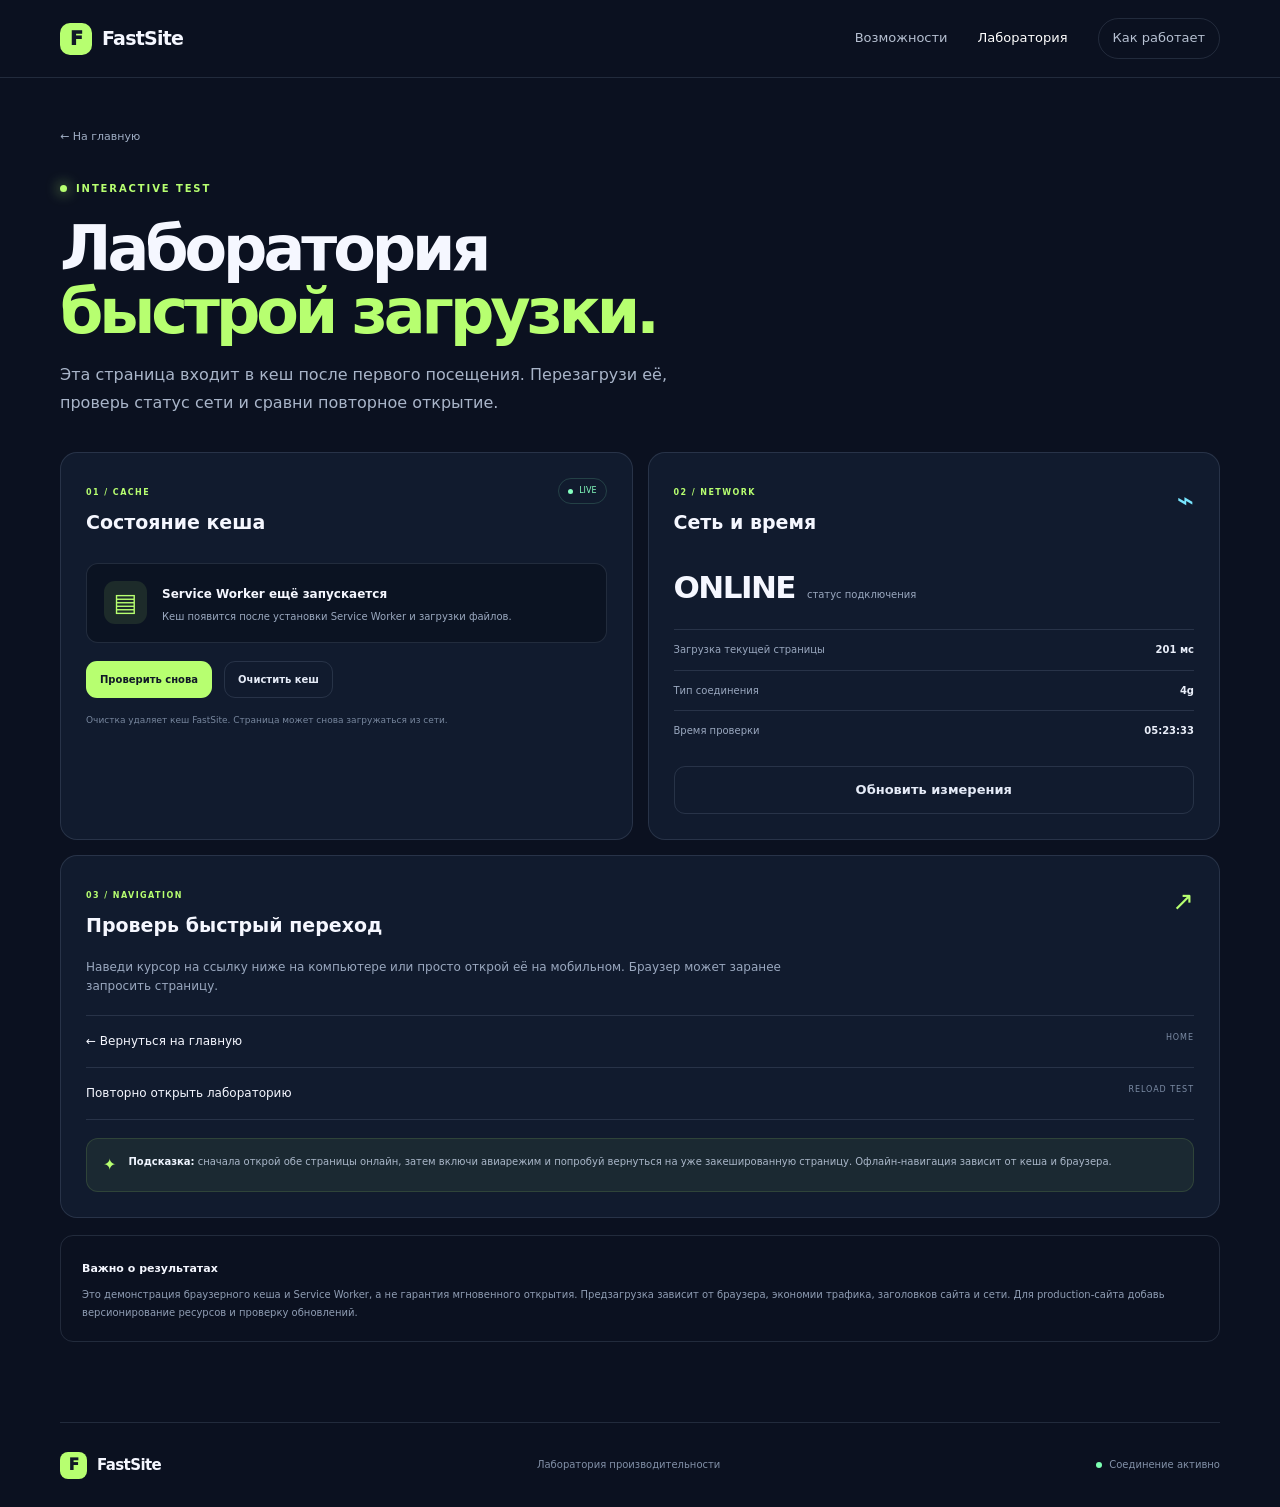
==== lab.html @ b82d6e45 "Add files via upload" ====
<!doctype html>
<html lang="ru"><head><meta charset="utf-8"><meta name="viewport" content="width=device-width,initial-scale=1"><meta name="theme-color" content="#101827"><title>Лаборатория — FastSite</title><link rel="stylesheet" href="assets/style.css"><link rel="manifest" href="manifest.webmanifest"></head><body>
<header class="topbar"><a class="brand" href="index.html"><span class="brand-mark">F</span> FastSite</a><nav><a href="index.html#features">Возможности</a><a class="active" href="lab.html">Лаборатория</a><a class="nav-cta" href="index.html#how">Как работает</a></nav><button class="menu-toggle" aria-label="Открыть меню" aria-expanded="false">☰</button></header>
<main class="wrap lab-main"><a class="back-link" href="index.html">← На главную</a><p class="eyebrow"><span class="pulse"></span> INTERACTIVE TEST</p><h1 class="lab-title">Лаборатория<br><span>быстрой загрузки.</span></h1><p class="lead lab-lead">Эта страница входит в кеш после первого посещения. Перезагрузи её, проверь статус сети и сравни повторное открытие.</p>
<div class="lab-grid"><section class="lab-panel"><div class="panel-head"><div><span class="panel-kicker">01 / CACHE</span><h2>Состояние кеша</h2></div><span class="live-pill"><i></i> LIVE</span></div><div class="cache-state"><div class="cache-glyph">▤</div><div><b id="sw-state">Проверяем Service Worker…</b><p id="cache-detail">Получаем статус локального кеша.</p></div></div><div class="button-row"><button class="button primary" id="check-cache">Проверить снова</button><button class="button secondary" id="clear-cache">Очистить кеш</button></div><p class="small-note">Очистка удаляет кеш FastSite. Страница может снова загружаться из сети.</p></section>
<section class="lab-panel"><div class="panel-head"><div><span class="panel-kicker">02 / NETWORK</span><h2>Сеть и время</h2></div><span class="network-symbol">⌁</span></div><div class="network-value"><span id="online-value">—</span><small>статус подключения</small></div><div class="meter-row"><span>Загрузка текущей страницы</span><b id="load-time">измеряем…</b></div><div class="meter-row"><span>Тип соединения</span><b id="connection-type">не сообщается</b></div><div class="meter-row"><span>Время проверки</span><b id="check-time">—</b></div><button class="button secondary full" id="measure-again">Обновить измерения</button></section>
<section class="lab-panel wide-panel"><div class="panel-head"><div><span class="panel-kicker">03 / NAVIGATION</span><h2>Проверь быстрый переход</h2></div><span class="big-arrow">↗</span></div><p>Наведи курсор на ссылку ниже на компьютере или просто открой её на мобильном. Браузер может заранее запросить страницу.</p><div class="demo-links"><a href="index.html" data-prefetch>← Вернуться на главную <span>HOME</span></a><a href="lab.html?test=again" data-prefetch>Повторно открыть лабораторию <span>RELOAD TEST</span></a></div><div class="tip"><span>✦</span><p><b>Подсказка:</b> сначала открой обе страницы онлайн, затем включи авиарежим и попробуй вернуться на уже закешированную страницу. Офлайн-навигация зависит от кеша и браузера.</p></div></section></div>
<section class="disclaimer"><b>Важно о результатах</b><p>Это демонстрация браузерного кеша и Service Worker, а не гарантия мгновенного открытия. Предзагрузка зависит от браузера, экономии трафика, заголовков сайта и сети. Для production-сайта добавь версионирование ресурсов и проверку обновлений.</p></section></main>
<footer class="footer wrap"><a class="brand" href="index.html"><span class="brand-mark">F</span> FastSite</a><span>Лаборатория производительности</span><span id="network-status" class="status"><i></i> Проверяем соединение…</span></footer><script src="assets/app.js" defer></script></body></html>
---- assets/style.css ----
:root{--bg:#0b1120;--panel:#111b2e;--text:#f5f7ff;--muted:#9aa8bf;--line:rgba(174,194,225,.14);--green:#b7ff70;--cyan:#78e6ff;--purple:#b7a2ff;--orange:#ffc18a}*{box-sizing:border-box}html{scroll-behavior:smooth}body{margin:0;background:var(--bg);color:var(--text);font-family:Inter,ui-sans-serif,system-ui,-apple-system,"Segoe UI",sans-serif;line-height:1.55}a{color:inherit;text-decoration:none}button{font:inherit}.wrap{width:min(1160px,calc(100% - 48px));margin:auto}.topbar{height:78px;border-bottom:1px solid var(--line);display:flex;align-items:center;justify-content:space-between;padding:0 max(24px,calc((100vw - 1160px)/2));position:relative;z-index:5;background:#0b1120}.brand{display:inline-flex;align-items:center;gap:10px;font-weight:800;font-size:19px;letter-spacing:-.04em}.brand-mark{width:32px;height:32px;display:grid;place-items:center;background:var(--green);color:#111827;border-radius:10px;font-weight:950}.topbar nav{display:flex;align-items:center;gap:30px;color:#b6c0d1;font-size:13px}.topbar nav a:hover,.topbar nav a.active{color:white}.nav-cta{border:1px solid var(--line);padding:9px 14px;border-radius:999px}.menu-toggle{display:none;background:none;color:white;border:0;font-size:22px}.hero{min-height:555px;display:grid;grid-template-columns:1.05fr .95fr;align-items:center;gap:40px;padding:70px 0 60px}.eyebrow{color:var(--green);font-size:10px;font-weight:800;letter-spacing:.19em;margin:0 0 20px;display:flex;align-items:center;gap:9px}.pulse{width:7px;height:7px;border-radius:50%;background:var(--green);box-shadow:0 0 14px #b7ff70;display:inline-block}.hero h1,.lab-title{font-size:clamp(43px,6vw,70px);line-height:1.02;letter-spacing:-.065em;margin:0;font-weight:800}.hero h1 span,.lab-title span{color:var(--green)}.lead{color:#a9b5c9;font-size:16px;max-width:530px;line-height:1.75;margin:25px 0 26px}.hero-actions,.button-row{display:flex;gap:12px;flex-wrap:wrap}.button{display:inline-flex;align-items:center;justify-content:center;gap:16px;padding:13px 18px;border-radius:11px;border:1px solid transparent;font-size:13px;font-weight:750;cursor:pointer;transition:transform .18s}.button:hover{transform:translateY(-2px)}.primary{background:var(--green);color:#101827}.secondary{background:transparent;border-color:var(--line);color:#e5ebf7}.trust-row{display:flex;gap:17px;flex-wrap:wrap;margin-top:27px;color:#8492a9;font-size:10px}.hero-visual{height:390px;position:relative;display:grid;place-items:center;overflow:hidden;background:radial-gradient(ellipse at center,#26375570,transparent 68%)}.orbit{position:absolute;border:1px solid #97b4e629;border-radius:50%;transform:rotate(-24deg)}.orbit-one{width:340px;height:220px}.orbit-two{width:410px;height:280px;transform:rotate(35deg)}.speed-core{height:176px;width:176px;border-radius:50%;display:flex;flex-direction:column;align-items:center;justify-content:center;background:radial-gradient(circle at 35% 25%,#293c56,#101827 70%);border:1px solid #b7ff706b;box-shadow:0 0 70px #b7ff7022,inset 0 0 28px #b7ff7014;z-index:1}.core-bolt{color:var(--green);font-size:36px;line-height:1}.speed-core strong{font-size:23px;letter-spacing:.14em;margin-top:4px}.speed-core small{font-size:8px;letter-spacing:.2em;color:#8292ac;margin-top:4px}.float-card{position:absolute;z-index:2;display:flex;align-items:center;gap:10px;background:#172238;border:1px solid #b1c5e630;padding:12px 14px;border-radius:13px;box-shadow:0 16px 35px #060b14aa}.card-top{top:56px;right:3px}.card-bottom{bottom:58px;left:0}.mini-icon{display:grid;place-items:center;width:31px;height:31px;border-radius:9px;background:#b7ff7020;color:var(--green);font-size:20px}.mini-icon.purple{color:var(--purple);background:#b7a2ff20}.float-card b,.float-card small{display:block}.float-card b{font-size:11px}.float-card small{color:var(--muted);font-size:9px;margin-top:2px}.float-card i{font-size:8px;color:var(--green);font-style:normal;margin-left:6px}.green-dot{color:#7cffb2!important}.visual-caption{position:absolute;bottom:7px;left:0;right:0;display:flex;justify-content:space-between;color:#65748c;font-size:8px;letter-spacing:.18em}.metrics{border-block:1px solid var(--line);display:grid;grid-template-columns:repeat(4,1fr);padding:24px 0}.metrics div{display:flex;align-items:center;gap:13px;padding:0 20px;border-right:1px solid var(--line)}.metrics div:first-child{padding-left:0}.metrics div:last-child{border:0}.metrics strong{color:var(--green);font-size:17px}.metrics span{font-size:11px;color:#9caac0}.section{padding:100px 0}.section-heading{display:flex;align-items:end;justify-content:space-between;gap:40px;margin-bottom:34px}.section-heading h2,.how-inner h2,.bottom-cta h2{font-size:clamp(32px,4vw,46px);line-height:1.08;letter-spacing:-.05em;margin:0}.section-heading>p{max-width:390px;color:var(--muted);font-size:13px;margin:0 0 5px}.feature-grid{display:grid;grid-template-columns:repeat(3,1fr);gap:13px}.feature-card{min-height:245px;padding:23px;background:var(--panel);border:1px solid var(--line);border-radius:17px;display:flex;flex-direction:column;align-items:flex-start;transition:transform .2s}.feature-card:hover{transform:translateY(-3px)}.feature-card.featured{background:linear-gradient(145deg,#1a2b37,#121d2f)}.feature-top{width:100%;display:flex;align-items:center;justify-content:space-between;margin-bottom:25px}.feature-icon{display:grid;place-items:center;width:37px;height:37px;background:#b7ff7018;color:var(--green);border-radius:11px;font-size:22px}.feature-icon.purple{color:var(--purple);background:#b7a2ff18}.feature-icon.blue{color:var(--cyan);background:#78e6ff18}.feature-icon.orange{color:var(--orange);background:#ffc18a18}.feature-icon.green{color:#80ffc1;background:#80ffc118}.tag{color:#6f819d;font-size:8px;letter-spacing:.13em}.feature-card h3{font-size:17px;margin:0 0 8px}.feature-card p{font-size:11px;color:#9aa8bf;line-height:1.7;margin:0 0 18px}.feature-card>a{margin-top:auto;color:var(--green);font-size:11px;font-weight:750}.dark-card{background:var(--green);color:#101827;border-color:transparent}.dark-card .tag,.dark-card p{color:#43513b}.dark-icon{background:#0e1b1d12;color:#14241a}.dark-card>a{color:#101827}.how-section{background:#101a2b;border-block:1px solid var(--line)}.how-inner{padding:85px 0;display:grid;grid-template-columns:.9fr 1.1fr;gap:90px}.how-inner h2{margin-bottom:18px}.how-copy{color:var(--muted);font-size:13px;line-height:1.8;max-width:390px;margin-bottom:25px}.text-link{color:var(--green);font-size:12px;font-weight:750}.steps{border-top:1px solid var(--line)}.step{display:grid;grid-template-columns:34px 1fr 22px;align-items:center;gap:13px;padding:20px 0;border-bottom:1px solid var(--line)}.step>span{font-size:10px;color:var(--green)}.step b,.step small{display:block}.step b{font-size:12px}.step small{color:#8c9bb2;font-size:10px;margin-top:3px}.step i{font-style:normal;color:#90a1bb}.step-check{color:var(--green)!important}.bottom-cta{display:flex;justify-content:space-between;align-items:center;gap:25px;padding:70px 0}.bottom-cta .eyebrow{margin-bottom:13px}.bottom-cta h2{font-size:30px}.bottom-cta p:last-child{color:var(--muted);font-size:12px;margin:10px 0 0}.footer{border-top:1px solid var(--line);min-height:85px;display:flex;align-items:center;justify-content:space-between;gap:20px;color:#8290a7;font-size:10px}.footer .brand{color:var(--text);font-size:15px}.footer .brand-mark{width:27px;height:27px;font-size:15px;border-radius:8px}.status{display:flex;align-items:center;gap:7px}.status i{width:6px;height:6px;border-radius:50%;background:#7cffb2}.lab-main{padding:45px 0 80px}.back-link{font-size:11px;color:#a0aec4;display:inline-block;margin-bottom:36px}.lab-title{font-size:clamp(42px,6vw,62px)}.lab-lead{max-width:630px;margin:18px 0 35px}.lab-grid{display:grid;grid-template-columns:1fr 1fr;gap:15px}.lab-panel{background:var(--panel);border:1px solid var(--line);border-radius:17px;padding:25px}.panel-head{display:flex;justify-content:space-between;align-items:flex-start;margin-bottom:26px}.panel-kicker{font-size:8px;letter-spacing:.18em;color:var(--green);font-weight:800}.panel-head h2{font-size:19px;margin:5px 0 0}.live-pill{display:flex;align-items:center;gap:6px;color:#85ffc0;font-size:8px;border:1px solid #85ffc02a;padding:6px 9px;border-radius:99px}.live-pill i{width:5px;height:5px;border-radius:50%;background:#85ffc0}.cache-state{display:flex;align-items:center;gap:15px;padding:17px;background:#0b1322;border:1px solid var(--line);border-radius:12px;margin-bottom:18px}.cache-glyph{width:43px;height:43px;display:grid;place-items:center;border-radius:11px;background:#b7ff701a;color:var(--green);font-size:25px}.cache-state b{font-size:12px}.cache-state p{font-size:10px;color:var(--muted);margin:3px 0 0}.button-row .button{font-size:10px;padding:10px 13px}.small-note{font-size:9px;color:#77869d;line-height:1.7;margin:15px 0 0}.network-symbol{font-size:29px;color:var(--cyan)}.network-value{display:flex;align-items:baseline;gap:12px;margin:0 0 18px}.network-value span{font-size:31px;font-weight:800;letter-spacing:-.05em}.network-value small{font-size:10px;color:var(--muted)}.meter-row{display:flex;justify-content:space-between;gap:15px;padding:12px 0;border-top:1px solid var(--line);font-size:10px;color:#9aa8bf}.meter-row b{color:#e9eef9;font-size:10px;text-align:right}.full{width:100%;margin-top:15px}.wide-panel{grid-column:1/-1}.big-arrow{font-size:26px;color:var(--green)}.wide-panel>p{font-size:12px;color:var(--muted);max-width:720px;margin-top:-8px}.demo-links{border-top:1px solid var(--line);margin-top:20px}.demo-links a{display:flex;justify-content:space-between;gap:15px;padding:16px 0;border-bottom:1px solid var(--line);font-size:12px}.demo-links a:hover{color:var(--green)}.demo-links a span{font-size:8px;color:#7c8ca5;letter-spacing:.12em}.tip{display:flex;gap:12px;background:#b7ff7010;border:1px solid #b7ff7020;border-radius:12px;padding:14px 16px;margin-top:18px}.tip>span{color:var(--green)}.tip p{font-size:10px;color:#aab7c9;line-height:1.7;margin:0}.tip b{color:#eff5ff}.disclaimer{margin-top:17px;padding:19px 21px;border:1px solid var(--line);border-radius:13px}.disclaimer b{font-size:11px}.disclaimer p{font-size:10px;line-height:1.8;color:#8f9db3;margin:6px 0 0}@media(max-width:800px){.hero{grid-template-columns:1fr;padding-top:55px;gap:20px}.hero-visual{height:330px}.metrics{grid-template-columns:1fr 1fr;row-gap:20px}.metrics div:nth-child(2){border-right:0}.metrics div:nth-child(3){padding-left:0}.section{padding:70px 0}.feature-grid{grid-template-columns:1fr 1fr}.section-heading{align-items:start;flex-direction:column;gap:18px}.how-inner{grid-template-columns:1fr;gap:35px;padding:65px 0}.footer{flex-wrap:wrap;padding:20px 0}.lab-grid{grid-template-columns:1fr}.wide-panel{grid-column:auto}}@media(max-width:560px){.wrap{width:calc(100% - 34px)}.topbar{height:66px;padding:0 17px}.topbar nav{display:none;position:absolute;top:65px;left:0;right:0;padding:18px;background:#101827;border-bottom:1px solid var(--line);flex-direction:column;gap:20px;align-items:stretch}.topbar nav.open{display:flex}.menu-toggle{display:block}.hero{padding:45px 0 30px}.hero h1{font-size:45px}.lead{font-size:14px}.hero-visual{height:300px}.orbit-one{width:275px;height:190px}.orbit-two{width:315px;height:230px}.speed-core{width:145px;height:145px}.card-top{right:-2px;top:34px}.card-bottom{left:-2px;bottom:44px}.float-card{padding:9px 10px}.metrics{padding:19px 0}.metrics div{padding:0 8px;gap:9px}.metrics span{font-size:9px}.feature-grid{grid-template-columns:1fr}.feature-card{min-height:210px}.bottom-cta{align-items:flex-start;flex-direction:column;padding:50px 0}.footer{align-items:flex-start;flex-direction:column;gap:13px}.lab-main{padding-top:25px}.lab-panel{padding:19px}.lab-title{font-size:44px}}@media(prefers-reduced-motion:reduce){*,*::before,*::after{scroll-behavior:auto!important;transition:none!important}}
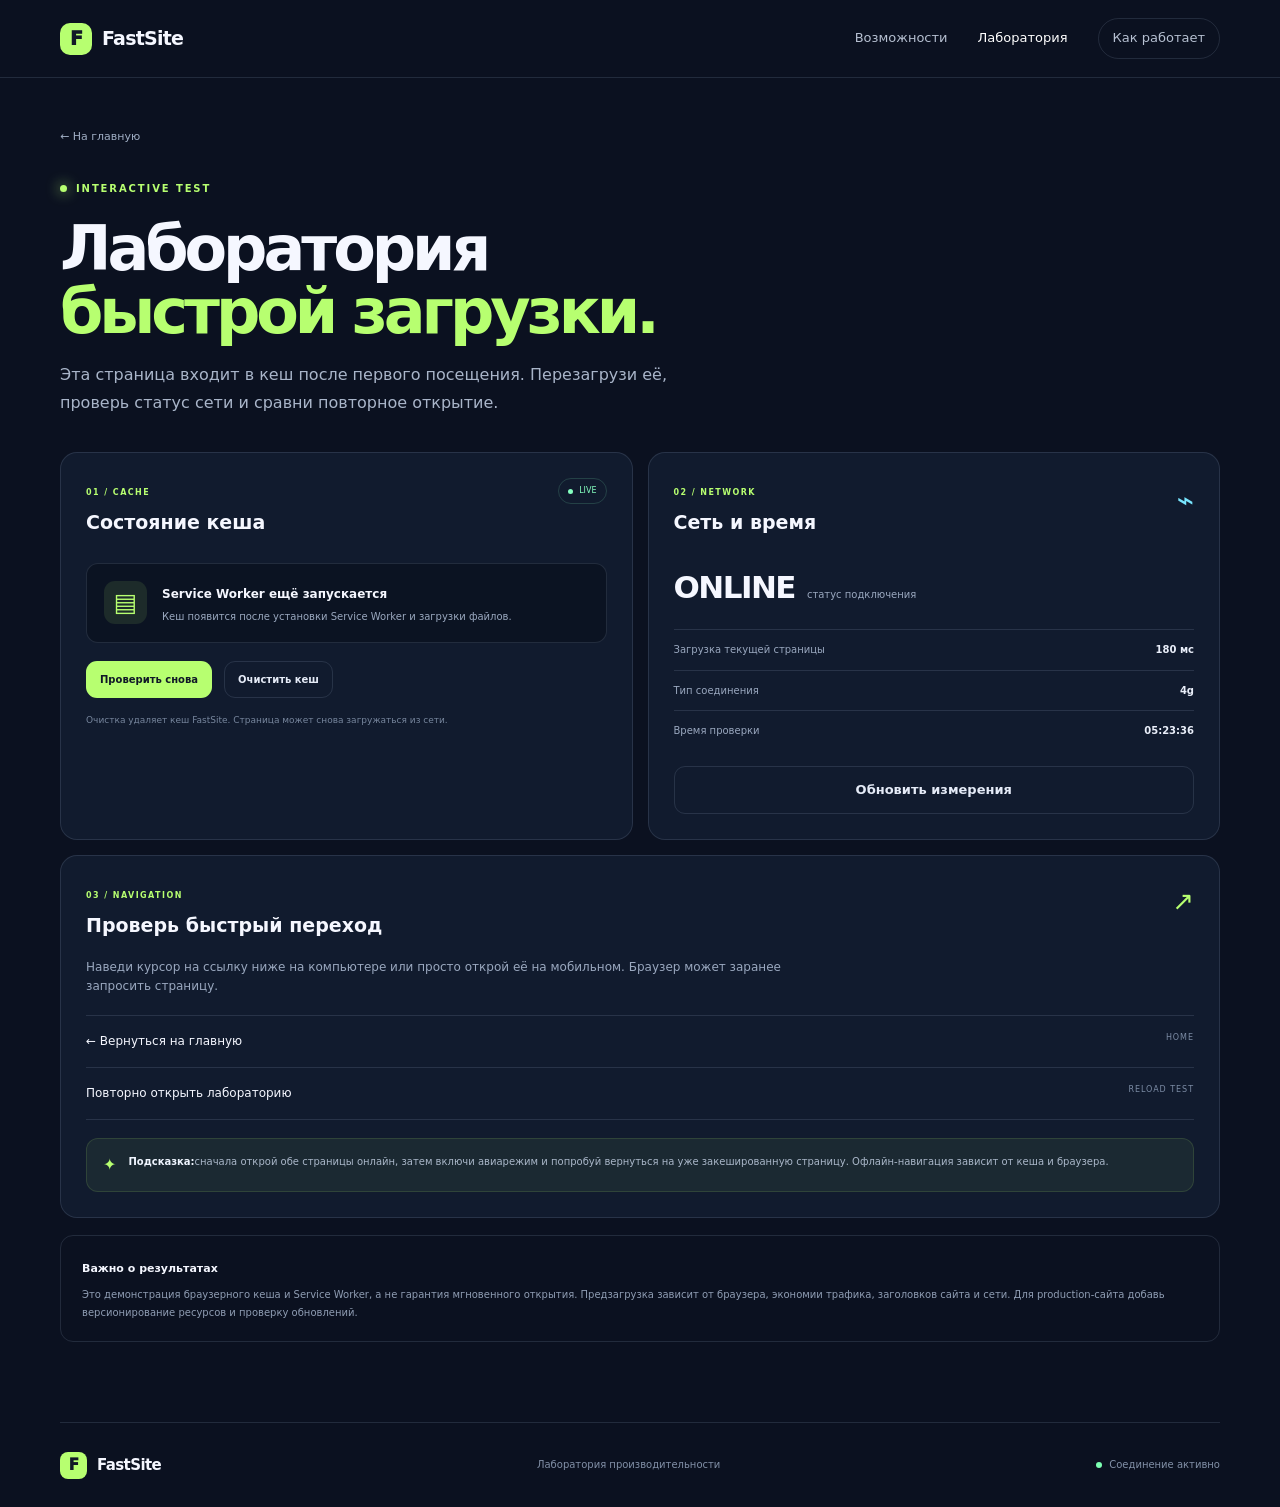
==== commit 8a0fceae: "Update lab.html" ====
--- a/lab.html
+++ b/lab.html
@@ -1,9 +1 @@
-<!doctype html>
-<html lang="ru"><head><meta charset="utf-8"><meta name="viewport" content="width=device-width,initial-scale=1"><meta name="theme-color" content="#101827"><title>Лаборатория — FastSite</title><link rel="stylesheet" href="assets/style.css"><link rel="manifest" href="manifest.webmanifest"></head><body>
-<header class="topbar"><a class="brand" href="index.html"><span class="brand-mark">F</span> FastSite</a><nav><a href="index.html#features">Возможности</a><a class="active" href="lab.html">Лаборатория</a><a class="nav-cta" href="index.html#how">Как работает</a></nav><button class="menu-toggle" aria-label="Открыть меню" aria-expanded="false">☰</button></header>
-<main class="wrap lab-main"><a class="back-link" href="index.html">← На главную</a><p class="eyebrow"><span class="pulse"></span> INTERACTIVE TEST</p><h1 class="lab-title">Лаборатория<br><span>быстрой загрузки.</span></h1><p class="lead lab-lead">Эта страница входит в кеш после первого посещения. Перезагрузи её, проверь статус сети и сравни повторное открытие.</p>
-<div class="lab-grid"><section class="lab-panel"><div class="panel-head"><div><span class="panel-kicker">01 / CACHE</span><h2>Состояние кеша</h2></div><span class="live-pill"><i></i> LIVE</span></div><div class="cache-state"><div class="cache-glyph">▤</div><div><b id="sw-state">Проверяем Service Worker…</b><p id="cache-detail">Получаем статус локального кеша.</p></div></div><div class="button-row"><button class="button primary" id="check-cache">Проверить снова</button><button class="button secondary" id="clear-cache">Очистить кеш</button></div><p class="small-note">Очистка удаляет кеш FastSite. Страница может снова загружаться из сети.</p></section>
-<section class="lab-panel"><div class="panel-head"><div><span class="panel-kicker">02 / NETWORK</span><h2>Сеть и время</h2></div><span class="network-symbol">⌁</span></div><div class="network-value"><span id="online-value">—</span><small>статус подключения</small></div><div class="meter-row"><span>Загрузка текущей страницы</span><b id="load-time">измеряем…</b></div><div class="meter-row"><span>Тип соединения</span><b id="connection-type">не сообщается</b></div><div class="meter-row"><span>Время проверки</span><b id="check-time">—</b></div><button class="button secondary full" id="measure-again">Обновить измерения</button></section>
-<section class="lab-panel wide-panel"><div class="panel-head"><div><span class="panel-kicker">03 / NAVIGATION</span><h2>Проверь быстрый переход</h2></div><span class="big-arrow">↗</span></div><p>Наведи курсор на ссылку ниже на компьютере или просто открой её на мобильном. Браузер может заранее запросить страницу.</p><div class="demo-links"><a href="index.html" data-prefetch>← Вернуться на главную <span>HOME</span></a><a href="lab.html?test=again" data-prefetch>Повторно открыть лабораторию <span>RELOAD TEST</span></a></div><div class="tip"><span>✦</span><p><b>Подсказка:</b> сначала открой обе страницы онлайн, затем включи авиарежим и попробуй вернуться на уже закешированную страницу. Офлайн-навигация зависит от кеша и браузера.</p></div></section></div>
-<section class="disclaimer"><b>Важно о результатах</b><p>Это демонстрация браузерного кеша и Service Worker, а не гарантия мгновенного открытия. Предзагрузка зависит от браузера, экономии трафика, заголовков сайта и сети. Для production-сайта добавь версионирование ресурсов и проверку обновлений.</p></section></main>
-<footer class="footer wrap"><a class="brand" href="index.html"><span class="brand-mark">F</span> FastSite</a><span>Лаборатория производительности</span><span id="network-status" class="status"><i></i> Проверяем соединение…</span></footer><script src="assets/app.js" defer></script></body></html>
+<!doctype html><html lang="ru"><head><meta charset="utf-8"><meta name="viewport" content="width=device-width,initial-scale=1"><meta name="theme-color" content="#101827"><title>Лаборатория — FastSite</title><link rel="stylesheet" href="assets/style.css"><link rel="manifest" href="manifest.webmanifest"></head><body><header class="topbar"><a class="brand" href="index.html"><span class="brand-mark">F</span>FastSite</a><nav><a href="index.html#features">Возможности</a><a class="active" href="lab.html">Лаборатория</a><a class="nav-cta" href="index.html#how">Как работает</a></nav><button class="menu-toggle" aria-label="Открыть меню" aria-expanded="false">☰</button></header><main class="wrap lab-main"><a class="back-link" href="index.html">← На главную</a><p class="eyebrow"><span class="pulse"></span>INTERACTIVE TEST</p><h1 class="lab-title">Лаборатория<br><span>быстрой загрузки.</span></h1><p class="lead lab-lead">Эта страница входит в кеш после первого посещения. Перезагрузи её, проверь статус сети и сравни повторное открытие.</p><div class="lab-grid"><section class="lab-panel"><div class="panel-head"><div><span class="panel-kicker">01 / CACHE</span><h2>Состояние кеша</h2></div><span class="live-pill"><i></i>LIVE</span></div><div class="cache-state"><div class="cache-glyph">▤</div><div><b id="sw-state">Проверяем Service Worker…</b><p id="cache-detail">Получаем статус локального кеша.</p></div></div><div class="button-row"><button class="button primary" id="check-cache">Проверить снова</button><button class="button secondary" id="clear-cache">Очистить кеш</button></div><p class="small-note">Очистка удаляет кеш FastSite. Страница может снова загружаться из сети.</p></section><section class="lab-panel"><div class="panel-head"><div><span class="panel-kicker">02 / NETWORK</span><h2>Сеть и время</h2></div><span class="network-symbol">⌁</span></div><div class="network-value"><span id="online-value">—</span><small>статус подключения</small></div><div class="meter-row"><span>Загрузка текущей страницы</span><b id="load-time">измеряем…</b></div><div class="meter-row"><span>Тип соединения</span><b id="connection-type">не сообщается</b></div><div class="meter-row"><span>Время проверки</span><b id="check-time">—</b></div><button class="button secondary full" id="measure-again">Обновить измерения</button></section><section class="lab-panel wide-panel"><div class="panel-head"><div><span class="panel-kicker">03 / NAVIGATION</span><h2>Проверь быстрый переход</h2></div><span class="big-arrow">↗</span></div><p>Наведи курсор на ссылку ниже на компьютере или просто открой её на мобильном. Браузер может заранее запросить страницу.</p><div class="demo-links"><a href="index.html" data-prefetch>← Вернуться на главную <span>HOME</span></a><a href="lab.html?test=again" data-prefetch>Повторно открыть лабораторию <span>RELOAD TEST</span></a></div><div class="tip"><span>✦</span><p><b>Подсказка:</b>сначала открой обе страницы онлайн, затем включи авиарежим и попробуй вернуться на уже закешированную страницу. Офлайн-навигация зависит от кеша и браузера.</p></div></section></div><section class="disclaimer"><b>Важно о результатах</b><p>Это демонстрация браузерного кеша и Service Worker, а не гарантия мгновенного открытия. Предзагрузка зависит от браузера, экономии трафика, заголовков сайта и сети. Для production-сайта добавь версионирование ресурсов и проверку обновлений.</p></section></main><footer class="footer wrap"><a class="brand" href="index.html"><span class="brand-mark">F</span>FastSite</a><span>Лаборатория производительности</span><span id="network-status" class="status"><i></i>Проверяем соединение…</span></footer><script src="assets/app.js" defer></script></body></html>
